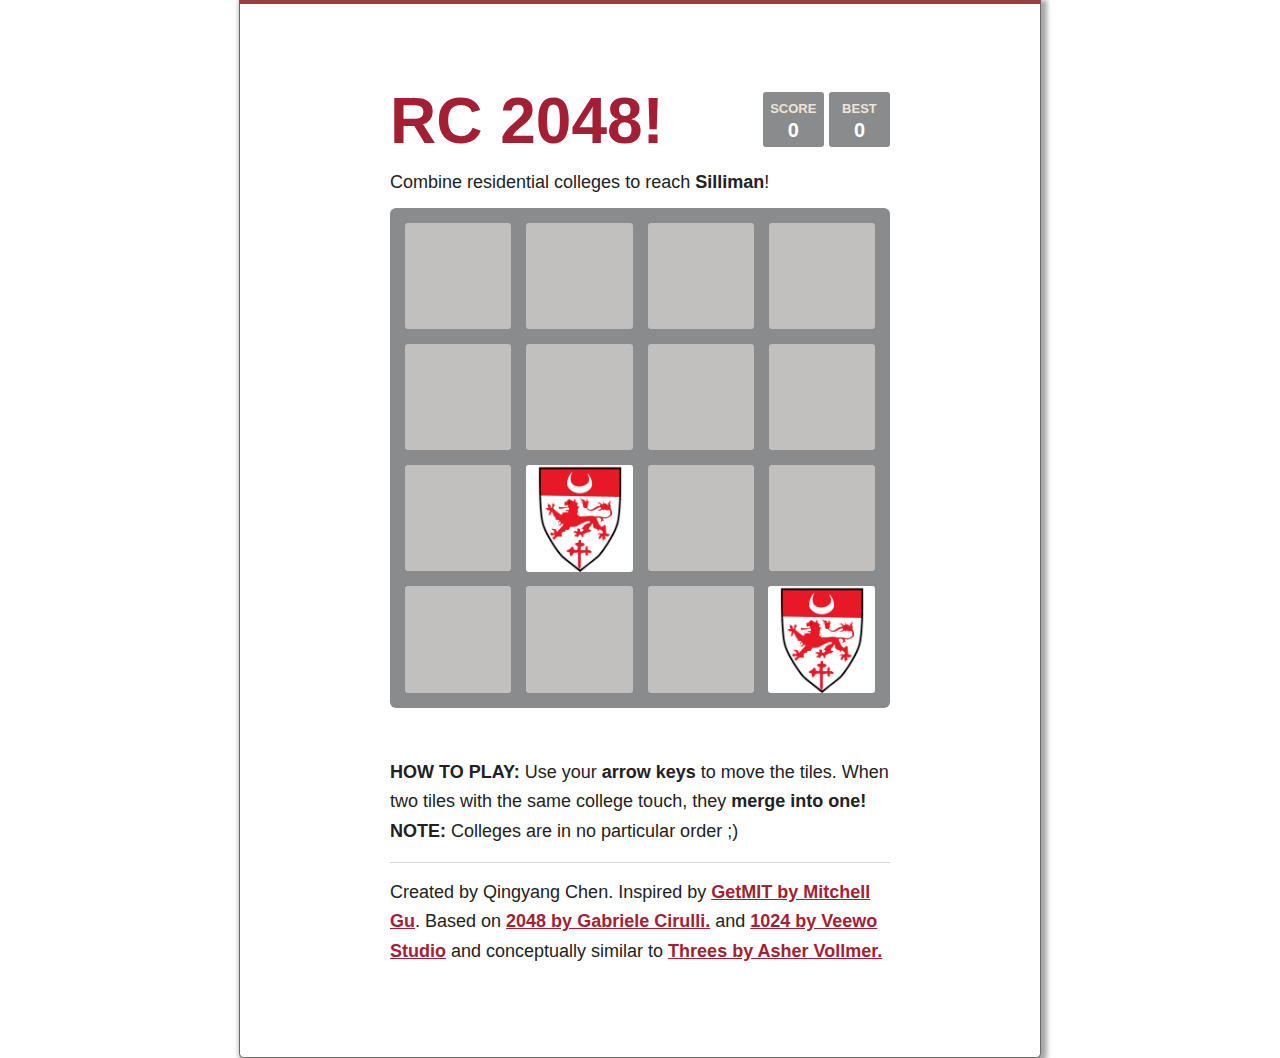
==== rc2048/index.html @ 5caab713 "rc2048v2" ====
<!DOCTYPE html>
<html><head><meta http-equiv="Content-Type" content="text/html; charset=UTF-8">
  <meta charset="utf-8">
  <title>Residential College 2048!</title>

  <link href="./rc2048_files/main.css" rel="stylesheet" type="text/css">
  <link rel="shortcut icon" href="favicon.ico">
  <link rel="apple-touch-icon" href="apple-touch-icon.png">
  <meta name="apple-mobile-web-app-capable" content="yes">

  <meta name="HandheldFriendly" content="True">
  <meta name="MobileOptimized" content="320">
  <meta name="viewport" content="width=device-width, target-densitydpi=160dpi, initial-scale=1.0, maximum-scale=1, user-scalable=no, minimal-ui">

  <script>
	  (function(i,s,o,g,r,a,m){i['GoogleAnalyticsObject']=r;i[r]=i[r]||function(){
	  (i[r].q=i[r].q||[]).push(arguments)},i[r].l=1*new Date();a=s.createElement(o),
	  m=s.getElementsByTagName(o)[0];a.async=1;a.src=g;m.parentNode.insertBefore(a,m)
	  })(window,document,'script','//www.google-analytics.com/analytics.js','ga');

	  ga('create', 'UA-10510072-6', 'coollog.github.io');
	  ga('send', 'pageview');

	</script>
  <style type="text/css"></style>
</head>
<body style="">
  <div class="container">
    <div class="heading">
      <h1 class="title">RC 2048!</h1>
      <div class="scores-container">
        <div class="score-container">4</div>
        <div class="best-container">9248</div>
      </div>
    </div>
    <p class="game-intro">Combine residential colleges to reach <strong>Silliman</strong>!</span></p>

    <div class="game-container">
      <div class="game-message">
        <p></p>
        <div class="lower">
	        <a class="keep-playing-button">Keep going</a>
          <a class="retry-button">Try again</a>
        </div>
      </div>

      <div class="grid-container">
        <div class="grid-row">
          <div class="grid-cell"></div>
          <div class="grid-cell"></div>
          <div class="grid-cell"></div>
          <div class="grid-cell"></div>
        </div>
        <div class="grid-row">
          <div class="grid-cell"></div>
          <div class="grid-cell"></div>
          <div class="grid-cell"></div>
          <div class="grid-cell"></div>
        </div>
        <div class="grid-row">
          <div class="grid-cell"></div>
          <div class="grid-cell"></div>
          <div class="grid-cell"></div>
          <div class="grid-cell"></div>
        </div>
        <div class="grid-row">
          <div class="grid-cell"></div>
          <div class="grid-cell"></div>
          <div class="grid-cell"></div>
          <div class="grid-cell"></div>
        </div>
      </div>

      <div class="tile-container"><div class="tile tile-2 tile-position-1-4"><div class="tile-inner"></div></div><div class="tile tile-2 tile-position-3-4"><div class="tile-inner"></div></div><div class="tile tile-2 tile-position-4-2 tile-new"><div class="tile-inner"></div></div><div class="tile tile-2 tile-position-4-3"><div class="tile-inner"></div></div><div class="tile tile-4 tile-position-4-4"><div class="tile-inner"></div></div></div>
    </div>

    <p class="game-explanation">
      <strong class="important">How to play:</strong> Use your <strong>arrow keys</strong> to move the tiles. When two tiles with the same college touch, they <strong>merge into one!</strong>
      <br><strong class="important">Note:</strong> Colleges are in no particular order ;)
    </p>
    <hr>
    <p>
    Created by Qingyang Chen. Inspired by <a href="http://mitchellgu.github.io/GetMIT/">GetMIT by Mitchell Gu</a>. Based on <a href="http://gabrielecirulli.com/" target="_blank">2048 by Gabriele Cirulli.</a> and <a href="https://itunes.apple.com/us/app/1024!/id823499224" target="_blank">1024 by Veewo Studio</a> and conceptually similar to <a href="http://asherv.com/threes/" target="_blank">Threes by Asher Vollmer.</a>
    </p>
  </div>

  <script src="./rc2048_files/animframe_polyfill.js"></script>
  <script src="./rc2048_files/keyboard_input_manager.js"></script>
  <script src="./rc2048_files/html_actuator.js"></script>
  <script src="./rc2048_files/grid.js"></script>
  <script src="./rc2048_files/tile.js"></script>
  <script src="./rc2048_files/local_score_manager.js"></script>
  <script src="./rc2048_files/game_manager.js"></script>
  <script src="./rc2048_files/application.js"></script>


</body></html>
---- rc2048/rc2048_files/main.css ----
@import url(fonts/clear-sans.css);
html, body {
  margin: 0;
  padding: 0;
  background: url(../back.jpg);
  background-attachment: fixed;
  -webkit-background-size: cover;
  -moz-background-size: cover;
  -o-background-size: cover;
  background-size: cover;
  color: black;
  color: #222;
  font-family: "Clear Sans", "Helvetica Neue", Arial, sans-serif;
  font-size: 18px; }

.heading:after {
  content: "";
  display: block;
  clear: both; }

h1.title {
  font-size: 64px;
  font-weight: bold;
  color: #A31F34;
  margin: 0;
  display: block;
  float: left; }

@-webkit-keyframes move-up {
  0% {
    top: 25px;
    opacity: 1; }

  100% {
    top: -50px;
    opacity: 0; } }

@-moz-keyframes move-up {
  0% {
    top: 25px;
    opacity: 1; }

  100% {
    top: -50px;
    opacity: 0; } }

@keyframes move-up {
  0% {
    top: 25px;
    opacity: 1; }

  100% {
    top: -50px;
    opacity: 0; } }

.scores-container {
  float: right;
  text-align: right; }

.score-container, .best-container {
  position: relative;
  display: inline-block;
  background: #8A8B8C;
  padding: 15px 25px;
  font-size: 20px;
  height: 25px;
  line-height: 47px;
  font-weight: bold;
  border-radius: 3px;
  color: white;
  margin-top: 8px;
  text-align: center; }
  .score-container:after, .best-container:after {
    position: absolute;
    width: 100%;
    top: 10px;
    left: 0;
    text-transform: uppercase;
    font-size: 13px;
    line-height: 13px;
    text-align: center;
    color: #eee4da; }
  .score-container .score-addition, .best-container .score-addition {
    position: absolute;
    right: 30px;
    color: red;
    font-size: 25px;
    line-height: 25px;
    font-weight: bold;
    color: rgba(119, 110, 101, 0.9);
    z-index: 100;
    -webkit-animation: move-up 600ms ease-in;
    -moz-animation: move-up 600ms ease-in;
    animation: move-up 600ms ease-in;
    -webkit-animation-fill-mode: both;
    -moz-animation-fill-mode: both;
    animation-fill-mode: both; }

.score-container:after {
  content: "Score"; }

.best-container:after {
  content: "Best"; }

p {
  margin-top: 0;
  margin-bottom: 10px;
  line-height: 1.65; }

a {
  color: #A31F34;
  font-weight: bold;
  text-decoration: underline;
  cursor: pointer; }

strong.important {
  text-transform: uppercase; }

hr {
  border: none;
  border-bottom: 1px solid #d8d4d0;
  margin: 15px 0; }

.container {
  padding: 80px 150px;
  background: #fff;
  border: 1px solid #696968;
  border-top: 4px solid #9d3c3c;
  border-radius: 0px 0px 5px 5px;
  -moz-border-radius: 0px 0px 5px 5px;
  -webkit-box-shadow: 3px 3px 5px 3px rgba(0, 0, 0, 0.35);
  box-shadow: 3px 3px 5px 3px rgba(0, 0, 0, 0.35);
  width: 90%;
  margin: 0 auto;
  max-width: 500px;}

@-webkit-keyframes fade-in {
  0% {
    opacity: 0; }

  100% {
    opacity: 1; } }

@-moz-keyframes fade-in {
  0% {
    opacity: 0; }

  100% {
    opacity: 1; } }

@keyframes fade-in {
  0% {
    opacity: 0; }

  100% {
    opacity: 1; } }

.game-container {
  position: relative;
  padding: 15px;
  cursor: default;
  -webkit-touch-callout: none;
  -webkit-user-select: none;
  -moz-user-select: none;
  background: #8A8B8C;
  border-radius: 6px;
  width: 500px;
  height: 500px;
  -webkit-box-sizing: border-box;
  -moz-box-sizing: border-box;
  box-sizing: border-box; }
  .game-container .game-message {
    display: none;
    position: absolute;
    top: 0;
    right: 0;
    bottom: 0;
    left: 0;
    background: rgba(238, 228, 218, 0.5);
    z-index: 100;
    text-align: center;
    -webkit-animation: fade-in 800ms ease 1200ms;
    -moz-animation: fade-in 800ms ease 1200ms;
    animation: fade-in 800ms ease 1200ms;
    -webkit-animation-fill-mode: both;
    -moz-animation-fill-mode: both;
    animation-fill-mode: both; }
    .game-container .game-message p {
      font-size: 60px;
      font-weight: bold;
      height: 60px;
      line-height: 60px;
      margin-top: 222px; }
    .game-container .game-message .lower {
      display: block;
      margin-top: 59px; }
    .game-container .game-message a {
      display: inline-block;
      background: #8f7a66;
      border-radius: 3px;
      padding: 0 20px;
      text-decoration: none;
      color: #f9f6f2;
      height: 40px;
      line-height: 42px;
      margin-left: 9px; }
      .game-container .game-message a.keep-playing-button {
        display: none; }
    .game-container .game-message.game-won {
      background: rgba(237, 194, 46, 0.5);
      color: #f9f6f2; }
      .game-container .game-message.game-won a.keep-playing-button {
        display: inline-block; }
    .game-container .game-message.game-won, .game-container .game-message.game-over {
      display: block; }

.grid-container {
  position: absolute;
  z-index: 1; }

.grid-row {
  margin-bottom: 15px; }
  .grid-row:last-child {
    margin-bottom: 0; }
  .grid-row:after {
    content: "";
    display: block;
    clear: both; }

.grid-cell {
  width: 106.25px;
  height: 106.25px;
  margin-right: 15px;
  float: left;
  border-radius: 3px;
  background: #C2C0BF; }
  .grid-cell:last-child {
    margin-right: 0; }

.tile-container {
  position: absolute;
  z-index: 2; }

.tile, .tile .tile-inner {
  width: 107px;
  height: 107px;
  line-height: 116.25px; }
.tile.tile-position-1-1 {
  -webkit-transform: translate(0px, 0px);
  -moz-transform: translate(0px, 0px);
  transform: translate(0px, 0px); }
.tile.tile-position-1-2 {
  -webkit-transform: translate(0px, 121px);
  -moz-transform: translate(0px, 121px);
  transform: translate(0px, 121px); }
.tile.tile-position-1-3 {
  -webkit-transform: translate(0px, 242px);
  -moz-transform: translate(0px, 242px);
  transform: translate(0px, 242px); }
.tile.tile-position-1-4 {
  -webkit-transform: translate(0px, 363px);
  -moz-transform: translate(0px, 363px);
  transform: translate(0px, 363px); }
.tile.tile-position-2-1 {
  -webkit-transform: translate(121px, 0px);
  -moz-transform: translate(121px, 0px);
  transform: translate(121px, 0px); }
.tile.tile-position-2-2 {
  -webkit-transform: translate(121px, 121px);
  -moz-transform: translate(121px, 121px);
  transform: translate(121px, 121px); }
.tile.tile-position-2-3 {
  -webkit-transform: translate(121px, 242px);
  -moz-transform: translate(121px, 242px);
  transform: translate(121px, 242px); }
.tile.tile-position-2-4 {
  -webkit-transform: translate(121px, 363px);
  -moz-transform: translate(121px, 363px);
  transform: translate(121px, 363px); }
.tile.tile-position-3-1 {
  -webkit-transform: translate(242px, 0px);
  -moz-transform: translate(242px, 0px);
  transform: translate(242px, 0px); }
.tile.tile-position-3-2 {
  -webkit-transform: translate(242px, 121px);
  -moz-transform: translate(242px, 121px);
  transform: translate(242px, 121px); }
.tile.tile-position-3-3 {
  -webkit-transform: translate(242px, 242px);
  -moz-transform: translate(242px, 242px);
  transform: translate(242px, 242px); }
.tile.tile-position-3-4 {
  -webkit-transform: translate(242px, 363px);
  -moz-transform: translate(242px, 363px);
  transform: translate(242px, 363px); }
.tile.tile-position-4-1 {
  -webkit-transform: translate(363px, 0px);
  -moz-transform: translate(363px, 0px);
  transform: translate(363px, 0px); }
.tile.tile-position-4-2 {
  -webkit-transform: translate(363px, 121px);
  -moz-transform: translate(363px, 121px);
  transform: translate(363px, 121px); }
.tile.tile-position-4-3 {
  -webkit-transform: translate(363px, 242px);
  -moz-transform: translate(363px, 242px);
  transform: translate(363px, 242px); }
.tile.tile-position-4-4 {
  -webkit-transform: translate(363px, 363px);
  -moz-transform: translate(363px, 363px);
  transform: translate(363px, 363px); }

.tile {
  position: absolute;
  -webkit-transition: 100ms ease-in-out;
  -moz-transition: 100ms ease-in-out;
  transition: 100ms ease-in-out;
  -webkit-transition-property: -webkit-transform;
  -moz-transition-property: -moz-transform;
  transition-property: transform; }
  .tile .tile-inner {
    border-radius: 3px;
    background: #eee4da;
    text-align: center;
    font-weight: bold;
    z-index: 10;
    font-size: 55px; }
  .tile.tile-2 .tile-inner {
    background: #fff url('../img/td.png') no-repeat center center;
    background-size: contain;
    box-shadow: 0 0 30px 10px rgba(243, 215, 116, 0), inset 0 0 0 1px rgba(255, 255, 255, 0); }
  .tile.tile-4 .tile-inner {
    background: #fff url('../img/je.png') no-repeat center center;
    background-size: contain;
    box-shadow: 0 0 30px 10px rgba(243, 215, 116, 0), inset 0 0 0 1px rgba(255, 255, 255, 0); }
  .tile.tile-8 .tile-inner {
    background: #fff url('../img/sy.png') no-repeat center center;
    background-size: contain; }
  .tile.tile-16 .tile-inner {
    background: #fff url('../img/cc.png') no-repeat center center;
    background-size: contain; }
  .tile.tile-32 .tile-inner {
    background: #fff url('../img/tc.png') no-repeat center center;
    background-size: contain; }
  .tile.tile-64 .tile-inner {
    background: #fff url('../img/pc.png') no-repeat center center;
    background-size: contain; }
  .tile.tile-128 .tile-inner {
    background: #fff url('../img/br.png') no-repeat center center;
    background-size: contain;
    box-shadow: 0 0 30px 10px rgba(243, 215, 116, 0.2381), inset 0 0 0 1px rgba(255, 255, 255, 0.14286);
    font-size: 45px; }
    @media screen and (max-width: 520px) {
      .tile.tile-128 .tile-inner {
        font-size: 25px; } }
  .tile.tile-256 .tile-inner {
    background: #fff url('../img/bk.png') no-repeat center center;
    background-size: contain;
    box-shadow: 0 0 30px 10px rgba(243, 215, 116, 0.31746), inset 0 0 0 1px rgba(255, 255, 255, 0.19048);
    font-size: 45px; }
    @media screen and (max-width: 520px) {
      .tile.tile-256 .tile-inner {
        font-size: 25px; } }
  .tile.tile-512 .tile-inner {
    background: #fff url('../img/dc.png') no-repeat center center;
    background-size: contain;
    box-shadow: 0 0 30px 10px rgba(243, 215, 116, 0.39683), inset 0 0 0 1px rgba(255, 255, 255, 0.2381);
    font-size: 45px; }
    @media screen and (max-width: 520px) {
      .tile.tile-512 .tile-inner {
        font-size: 25px; } }
  .tile.tile-1024 .tile-inner {
    background: #fff url('../img/mc.png') no-repeat center center;
    background-size: contain;
    box-shadow: 0 0 30px 10px rgba(243, 215, 116, 0.47619), inset 0 0 0 1px rgba(255, 255, 255, 0.28571);
    font-size: 35px; }
    @media screen and (max-width: 520px) {
      .tile.tile-1024 .tile-inner {
        font-size: 15px; } }
  .tile.tile-2048 .tile-inner {
    background: #fff url('../img/es.jpg') no-repeat center center;
    background-size: contain;
    box-shadow: 0 0 30px 10px rgba(243, 215, 116, 0.55556), inset 0 0 0 1px rgba(255, 255, 255, 0.33333);
    font-size: 35px; }
    @media screen and (max-width: 520px) {
      .tile.tile-2048 .tile-inner {
        font-size: 15px; } }
  .tile.tile-super .tile-inner {
    background: #fff url('../img/sm.png') no-repeat center center;
    background-size: contain;
    font-size: 30px; }
    @media screen and (max-width: 520px) {
      .tile.tile-super .tile-inner {
        font-size: 10px; } }

@-webkit-keyframes appear {
  0% {
    opacity: 0;
    -webkit-transform: scale(0);
    -moz-transform: scale(0);
    transform: scale(0); }

  100% {
    opacity: 1;
    -webkit-transform: scale(1);
    -moz-transform: scale(1);
    transform: scale(1); } }

@-moz-keyframes appear {
  0% {
    opacity: 0;
    -webkit-transform: scale(0);
    -moz-transform: scale(0);
    transform: scale(0); }

  100% {
    opacity: 1;
    -webkit-transform: scale(1);
    -moz-transform: scale(1);
    transform: scale(1); } }

@keyframes appear {
  0% {
    opacity: 0;
    -webkit-transform: scale(0);
    -moz-transform: scale(0);
    transform: scale(0); }

  100% {
    opacity: 1;
    -webkit-transform: scale(1);
    -moz-transform: scale(1);
    transform: scale(1); } }

.tile-new .tile-inner {
  -webkit-animation: appear 200ms ease 100ms;
  -moz-animation: appear 200ms ease 100ms;
  animation: appear 200ms ease 100ms;
  -webkit-animation-fill-mode: backwards;
  -moz-animation-fill-mode: backwards;
  animation-fill-mode: backwards; }

@-webkit-keyframes pop {
  0% {
    -webkit-transform: scale(0);
    -moz-transform: scale(0);
    transform: scale(0); }

  50% {
    -webkit-transform: scale(1.2);
    -moz-transform: scale(1.2);
    transform: scale(1.2); }

  100% {
    -webkit-transform: scale(1);
    -moz-transform: scale(1);
    transform: scale(1); } }

@-moz-keyframes pop {
  0% {
    -webkit-transform: scale(0);
    -moz-transform: scale(0);
    transform: scale(0); }

  50% {
    -webkit-transform: scale(1.2);
    -moz-transform: scale(1.2);
    transform: scale(1.2); }

  100% {
    -webkit-transform: scale(1);
    -moz-transform: scale(1);
    transform: scale(1); } }

@keyframes pop {
  0% {
    -webkit-transform: scale(0);
    -moz-transform: scale(0);
    transform: scale(0); }

  50% {
    -webkit-transform: scale(1.2);
    -moz-transform: scale(1.2);
    transform: scale(1.2); }

  100% {
    -webkit-transform: scale(1);
    -moz-transform: scale(1);
    transform: scale(1); } }

.tile-merged .tile-inner {
  z-index: 20;
  -webkit-animation: pop 200ms ease 100ms;
  -moz-animation: pop 200ms ease 100ms;
  animation: pop 200ms ease 100ms;
  -webkit-animation-fill-mode: backwards;
  -moz-animation-fill-mode: backwards;
  animation-fill-mode: backwards; }

.game-intro {
  margin: 10px 0; }

.game-explanation {
  margin-top: 50px; }

@media screen and (max-width: 850px) {
  html, body {
    font-size: 15px; }

  body {
    padding: 0 20px; }

  h1.title {
    font-size: 36px;
    margin-top: 5px; }

  .container {
    width: 280px;
    margin: 0 auto;
    padding: 50px; }

  .score-container, .best-container {
    margin-top: 0;
    padding: 10px 8px;
    font-size: inherit;
    min-width: 40px; }

  .heading {
    margin-bottom: 10px; }

  .game-container {
    
    position: relative;
    padding: 10px;
    cursor: default;
    -webkit-touch-callout: none;
    -webkit-user-select: none;
    -moz-user-select: none;
    border-radius: 6px;
    width: 280px;
    height: 280px;
    -webkit-box-sizing: border-box;
    -moz-box-sizing: border-box;
    box-sizing: border-box; }
    .game-container .game-message {
      display: none;
      position: absolute;
      top: 0;
      right: 0;
      bottom: 0;
      left: 0;
      background: rgba(238, 228, 218, 0.5);
      z-index: 100;
      text-align: center;
      -webkit-animation: fade-in 800ms ease 1200ms;
      -moz-animation: fade-in 800ms ease 1200ms;
      animation: fade-in 800ms ease 1200ms;
      -webkit-animation-fill-mode: both;
      -moz-animation-fill-mode: both;
      animation-fill-mode: both; }
      .game-container .game-message p {
        font-size: 60px;
        font-weight: bold;
        height: 60px;
        line-height: 60px;
        margin-top: 222px; }
      .game-container .game-message .lower {
        display: block;
        margin-top: 59px; }
      .game-container .game-message a {
        display: inline-block;
        background: #8f7a66;
        border-radius: 3px;
        padding: 0 20px;
        text-decoration: none;
        color: #f9f6f2;
        height: 40px;
        line-height: 42px;
        margin-left: 9px; }
        .game-container .game-message a.keep-playing-button {
          display: none; }
      .game-container .game-message.game-won {
        background: rgba(237, 194, 46, 0.5);
        color: #f9f6f2; }
        .game-container .game-message.game-won a.keep-playing-button {
          display: inline-block; }
      .game-container .game-message.game-won, .game-container .game-message.game-over {
        display: block; }

  .grid-container {
    position: absolute;
    z-index: 1; }

  .grid-row {
    margin-bottom: 10px; }
    .grid-row:last-child {
      margin-bottom: 0; }
    .grid-row:after {
      content: "";
      display: block;
      clear: both; }

  .grid-cell {
    width: 57.5px;
    height: 57.5px;
    margin-right: 10px;
    float: left;
    border-radius: 3px; }
    .grid-cell:last-child {
      margin-right: 0; }

  .tile-container {
    position: absolute;
    z-index: 2; }

  .tile, .tile .tile-inner {
    width: 58px;
    height: 58px;
    line-height: 67.5px; }
  .tile.tile-position-1-1 {
    -webkit-transform: translate(0px, 0px);
    -moz-transform: translate(0px, 0px);
    transform: translate(0px, 0px); }
  .tile.tile-position-1-2 {
    -webkit-transform: translate(0px, 67px);
    -moz-transform: translate(0px, 67px);
    transform: translate(0px, 67px); }
  .tile.tile-position-1-3 {
    -webkit-transform: translate(0px, 135px);
    -moz-transform: translate(0px, 135px);
    transform: translate(0px, 135px); }
  .tile.tile-position-1-4 {
    -webkit-transform: translate(0px, 202px);
    -moz-transform: translate(0px, 202px);
    transform: translate(0px, 202px); }
  .tile.tile-position-2-1 {
    -webkit-transform: translate(67px, 0px);
    -moz-transform: translate(67px, 0px);
    transform: translate(67px, 0px); }
  .tile.tile-position-2-2 {
    -webkit-transform: translate(67px, 67px);
    -moz-transform: translate(67px, 67px);
    transform: translate(67px, 67px); }
  .tile.tile-position-2-3 {
    -webkit-transform: translate(67px, 135px);
    -moz-transform: translate(67px, 135px);
    transform: translate(67px, 135px); }
  .tile.tile-position-2-4 {
    -webkit-transform: translate(67px, 202px);
    -moz-transform: translate(67px, 202px);
    transform: translate(67px, 202px); }
  .tile.tile-position-3-1 {
    -webkit-transform: translate(135px, 0px);
    -moz-transform: translate(135px, 0px);
    transform: translate(135px, 0px); }
  .tile.tile-position-3-2 {
    -webkit-transform: translate(135px, 67px);
    -moz-transform: translate(135px, 67px);
    transform: translate(135px, 67px); }
  .tile.tile-position-3-3 {
    -webkit-transform: translate(135px, 135px);
    -moz-transform: translate(135px, 135px);
    transform: translate(135px, 135px); }
  .tile.tile-position-3-4 {
    -webkit-transform: translate(135px, 202px);
    -moz-transform: translate(135px, 202px);
    transform: translate(135px, 202px); }
  .tile.tile-position-4-1 {
    -webkit-transform: translate(202px, 0px);
    -moz-transform: translate(202px, 0px);
    transform: translate(202px, 0px); }
  .tile.tile-position-4-2 {
    -webkit-transform: translate(202px, 67px);
    -moz-transform: translate(202px, 67px);
    transform: translate(202px, 67px); }
  .tile.tile-position-4-3 {
    -webkit-transform: translate(202px, 135px);
    -moz-transform: translate(202px, 135px);
    transform: translate(202px, 135px); }
  .tile.tile-position-4-4 {
    -webkit-transform: translate(202px, 202px);
    -moz-transform: translate(202px, 202px);
    transform: translate(202px, 202px); }

  .game-container {
    margin-top: 20px; }

  .tile .tile-inner {
    font-size: 35px; }

  .game-message p {
    font-size: 30px !important;
    height: 30px !important;
    line-height: 30px !important;
    margin-top: 90px !important; }
  .game-message .lower {
    margin-top: 30px !important; } }
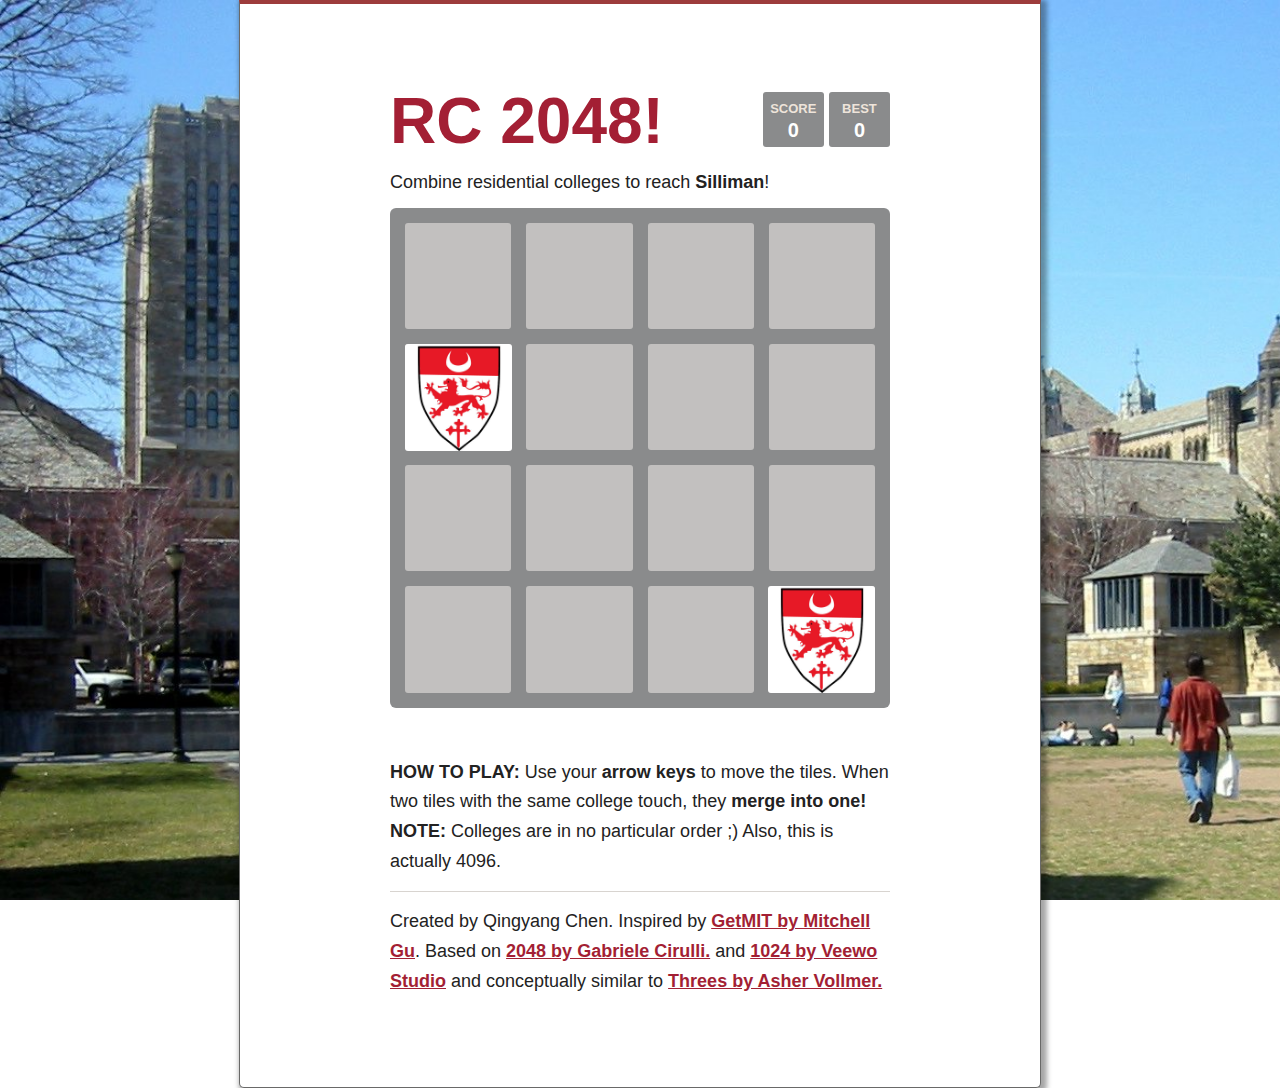
==== commit 26e66c04: "rc2048v8" ====
--- a/rc2048/index.html
+++ b/rc2048/index.html
@@ -76,7 +76,7 @@
 
     <p class="game-explanation">
       <strong class="important">How to play:</strong> Use your <strong>arrow keys</strong> to move the tiles. When two tiles with the same college touch, they <strong>merge into one!</strong>
-      <br><strong class="important">Note:</strong> Colleges are in no particular order ;)
+      <br><strong class="important">Note:</strong> Colleges are in no particular order ;) Also, this is actually 4096.
     </p>
     <hr>
     <p>
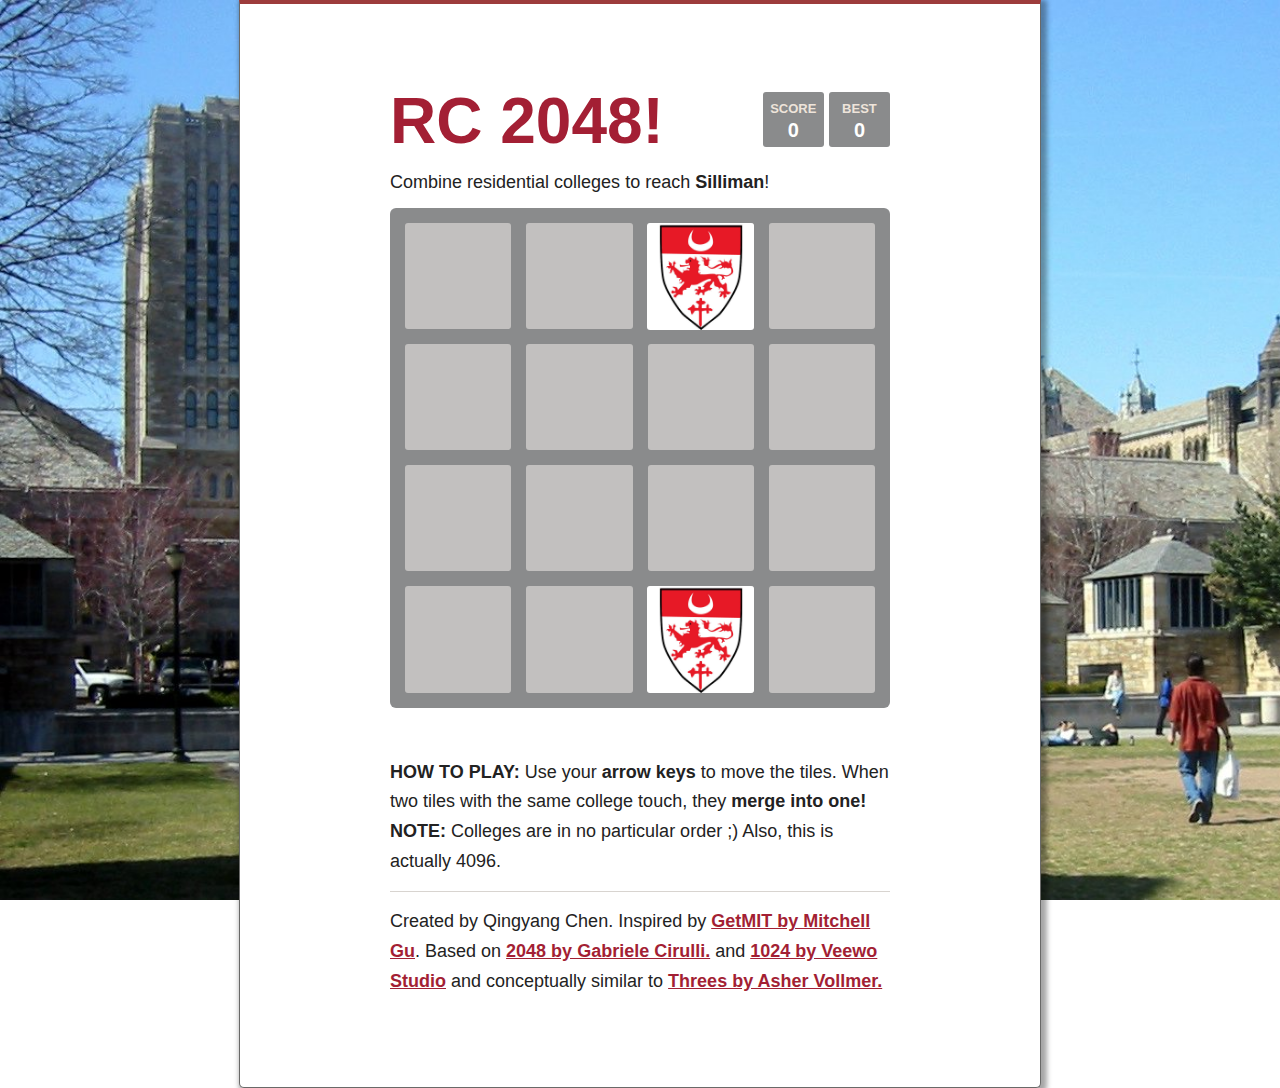
==== commit b7f0d2ad: "rc2048v9" ====
--- a/rc2048/index.html
+++ b/rc2048/index.html
@@ -82,6 +82,7 @@
     <p>
     Created by Qingyang Chen. Inspired by <a href="http://mitchellgu.github.io/GetMIT/">GetMIT by Mitchell Gu</a>. Based on <a href="http://gabrielecirulli.com/" target="_blank">2048 by Gabriele Cirulli.</a> and <a href="https://itunes.apple.com/us/app/1024!/id823499224" target="_blank">1024 by Veewo Studio</a> and conceptually similar to <a href="http://asherv.com/threes/" target="_blank">Threes by Asher Vollmer.</a>
     </p>
+	<img src="apple-touch-icon.png" style="display: none;" />
   </div>
 
   <script src="./rc2048_files/animframe_polyfill.js"></script>
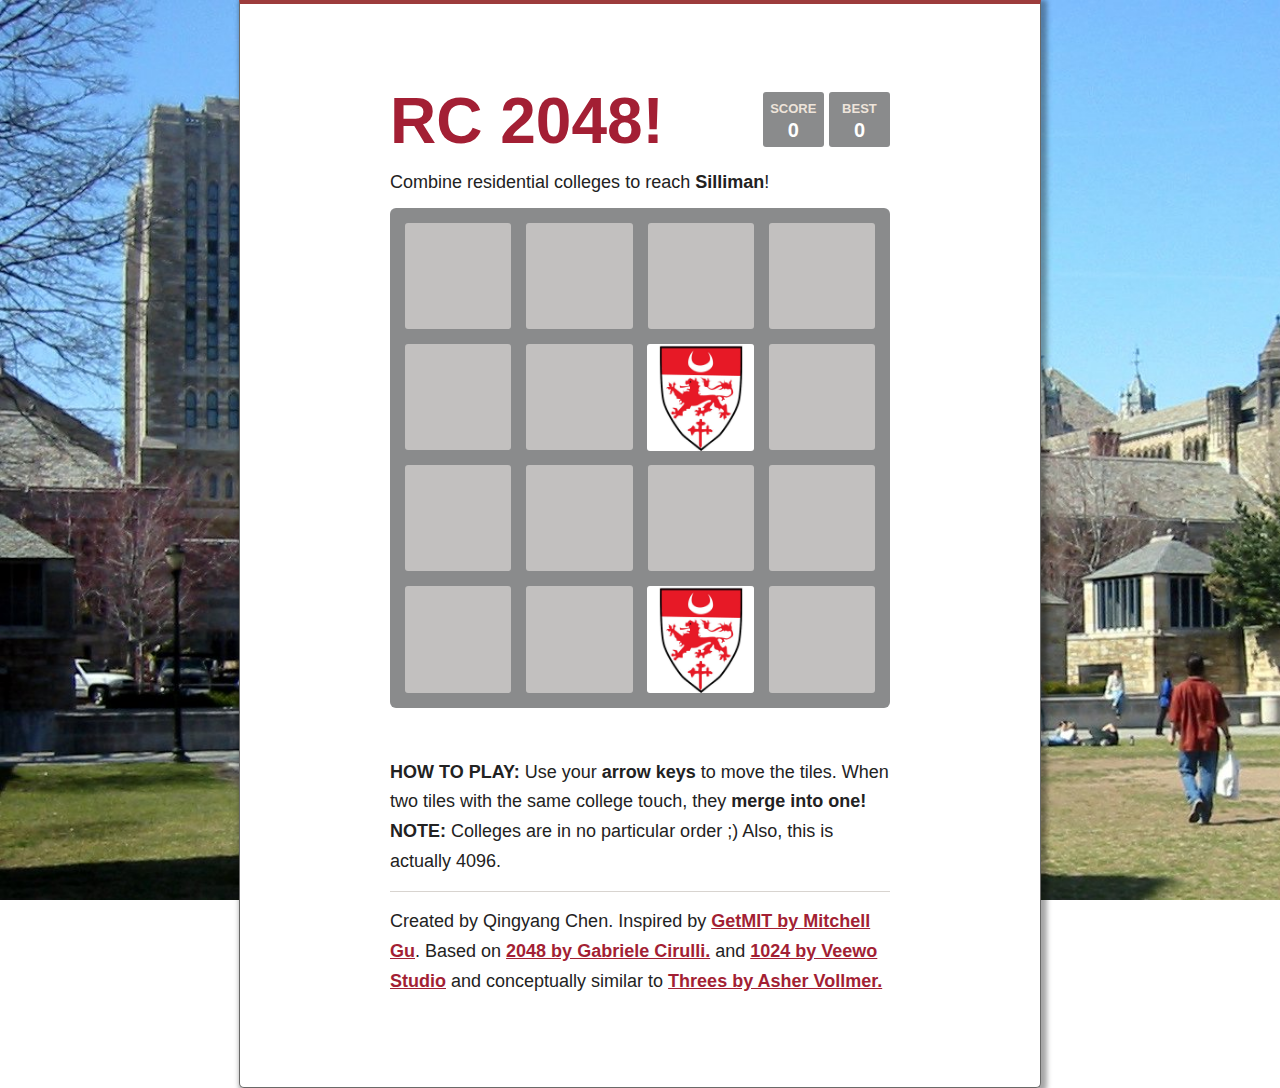
==== commit 08e21ab3: "rc2048v10" ====
--- a/rc2048/index.html
+++ b/rc2048/index.html
@@ -6,6 +6,7 @@
   <link href="./rc2048_files/main.css" rel="stylesheet" type="text/css">
   <link rel="shortcut icon" href="favicon.ico">
   <link rel="apple-touch-icon" href="apple-touch-icon.png">
+	<meta property="og:image" content="apple-touch-icon.png" />
   <meta name="apple-mobile-web-app-capable" content="yes">
 
   <meta name="HandheldFriendly" content="True">
@@ -25,6 +26,14 @@
   <style type="text/css"></style>
 </head>
 <body style="">
+	<div id="fb-root"></div>
+	<script>(function(d, s, id) {
+	  var js, fjs = d.getElementsByTagName(s)[0];
+	  if (d.getElementById(id)) return;
+	  js = d.createElement(s); js.id = id;
+	  js.src = "//connect.facebook.net/en_US/all.js#xfbml=1&appId=642157445814007";
+	  fjs.parentNode.insertBefore(js, fjs);
+	}(document, 'script', 'facebook-jssdk'));</script>
   <div class="container">
     <div class="heading">
       <h1 class="title">RC 2048!</h1>
@@ -79,6 +88,7 @@
       <br><strong class="important">Note:</strong> Colleges are in no particular order ;) Also, this is actually 4096.
     </p>
     <hr>
+	<div class="fb-like" data-href="http://coollog.github.io/rc2048" data-layout="standard" data-action="like" data-show-faces="true" data-share="true"></div>
     <p>
     Created by Qingyang Chen. Inspired by <a href="http://mitchellgu.github.io/GetMIT/">GetMIT by Mitchell Gu</a>. Based on <a href="http://gabrielecirulli.com/" target="_blank">2048 by Gabriele Cirulli.</a> and <a href="https://itunes.apple.com/us/app/1024!/id823499224" target="_blank">1024 by Veewo Studio</a> and conceptually similar to <a href="http://asherv.com/threes/" target="_blank">Threes by Asher Vollmer.</a>
     </p>
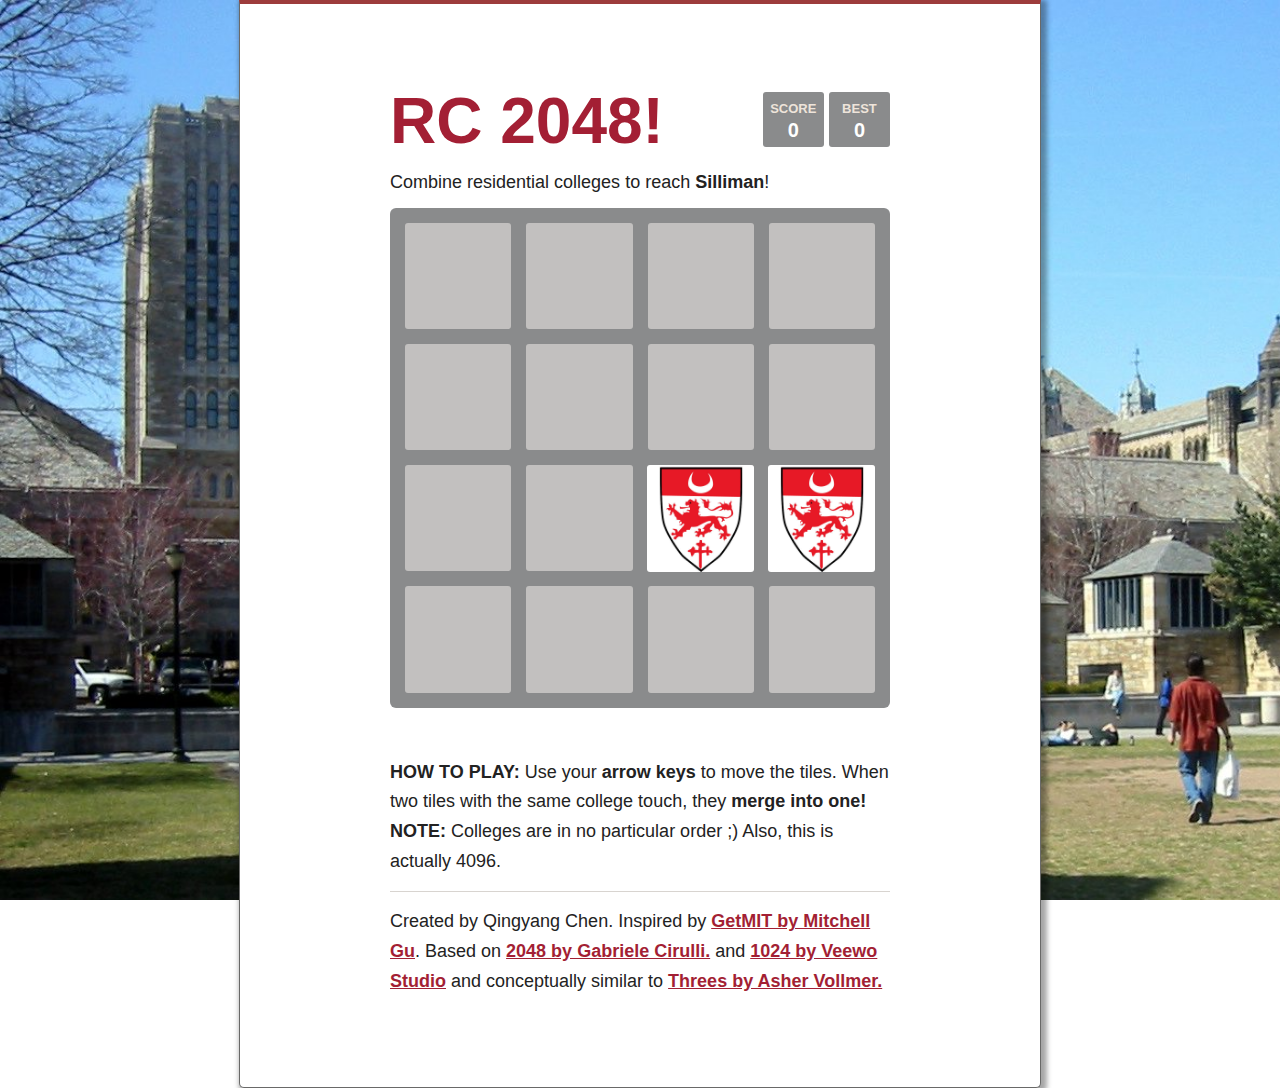
==== commit 8cfee548: "rc2048v11" ====
--- a/rc2048/index.html
+++ b/rc2048/index.html
@@ -89,7 +89,7 @@
     </p>
     <hr>
 	<div class="fb-like" data-href="http://coollog.github.io/rc2048" data-layout="standard" data-action="like" data-show-faces="true" data-share="true"></div>
-    <p>
+    <p><p>
     Created by Qingyang Chen. Inspired by <a href="http://mitchellgu.github.io/GetMIT/">GetMIT by Mitchell Gu</a>. Based on <a href="http://gabrielecirulli.com/" target="_blank">2048 by Gabriele Cirulli.</a> and <a href="https://itunes.apple.com/us/app/1024!/id823499224" target="_blank">1024 by Veewo Studio</a> and conceptually similar to <a href="http://asherv.com/threes/" target="_blank">Threes by Asher Vollmer.</a>
     </p>
 	<img src="apple-touch-icon.png" style="display: none;" />
